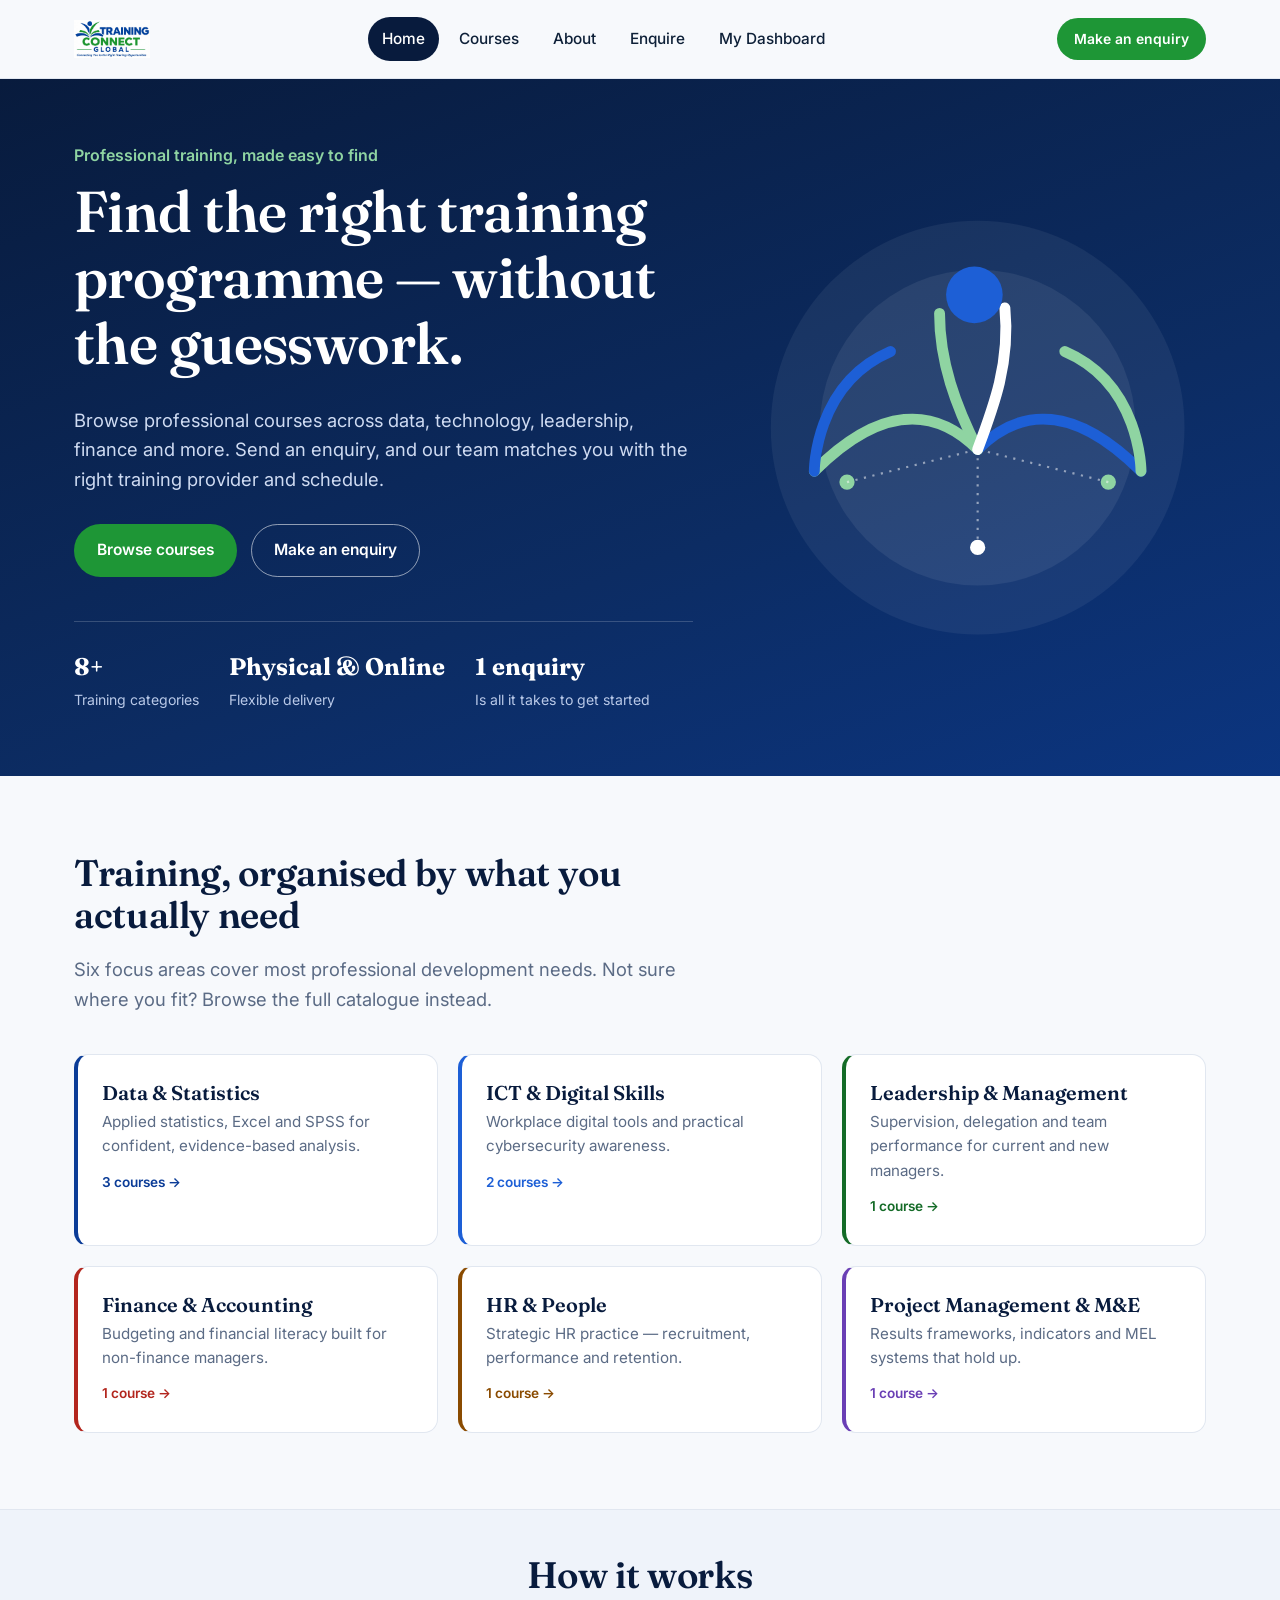
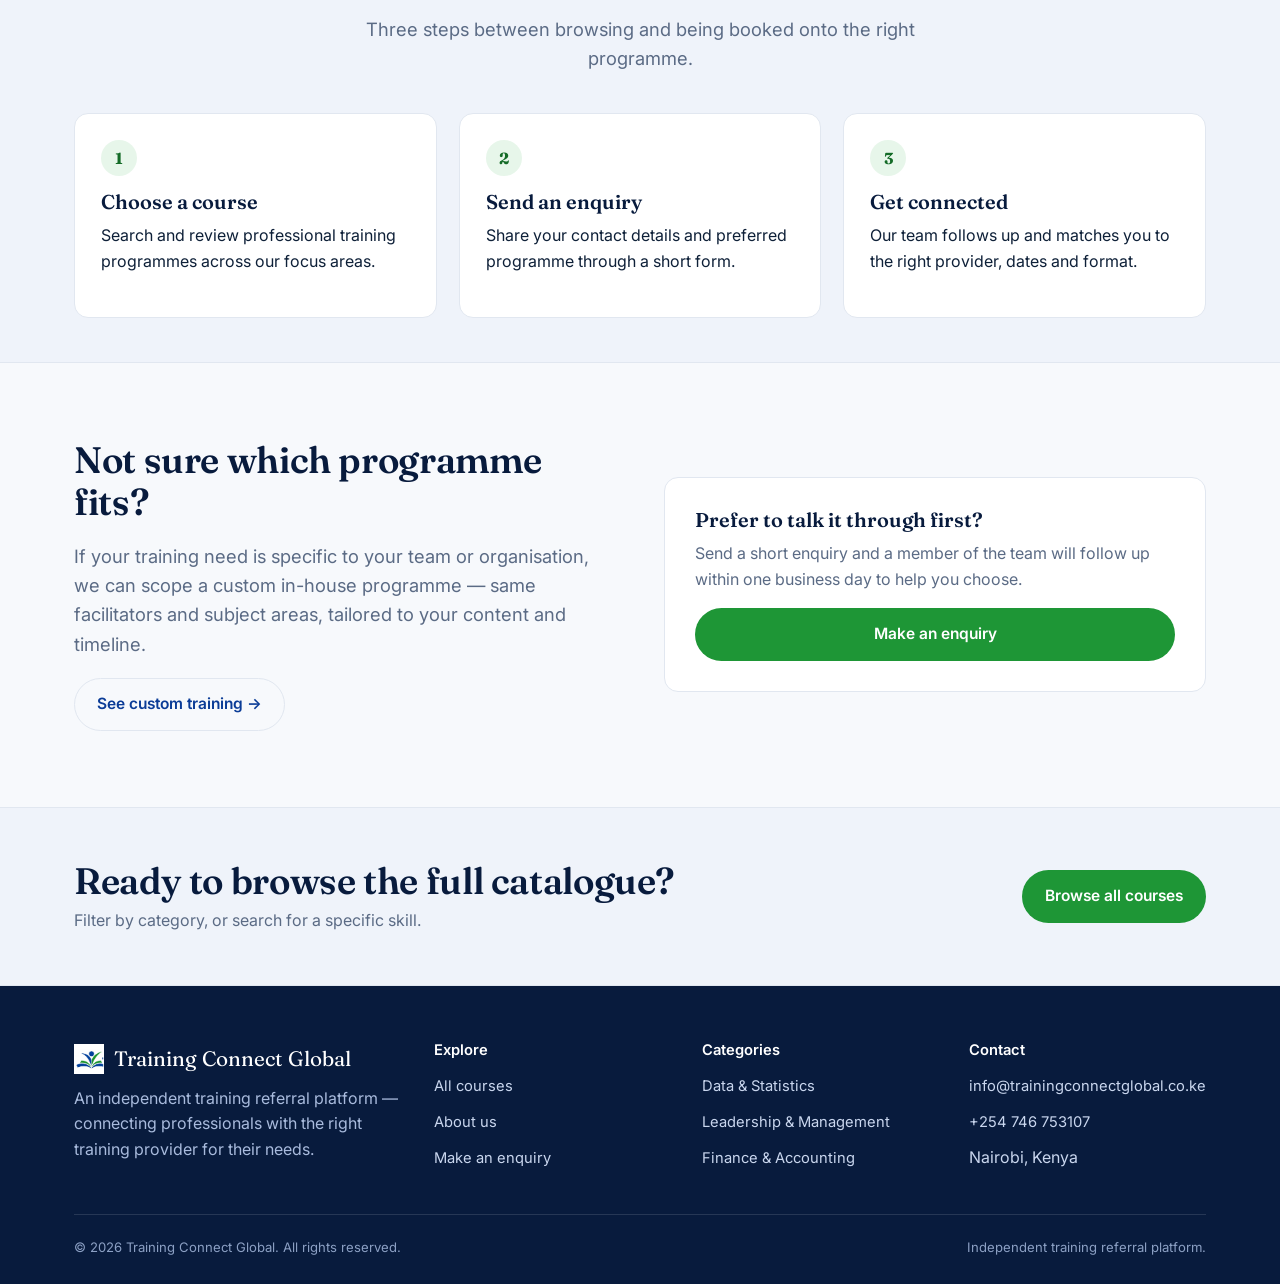
==== index.html @ 14807197 "Add files via upload" ====
<!doctype html>
<html lang="en">
<head>
<meta charset="utf-8">
<meta name="viewport" content="width=device-width,initial-scale=1">
<title>Training Connect Global — Connecting You to the Right Training Opportunities</title>
<meta name="description" content="Browse professional training programmes across data, ICT, leadership, finance, HR and more, and get connected with the right training provider.">
<link rel="icon" href="assets/favicon-32.png" sizes="32x32">
<link rel="apple-touch-icon" href="assets/favicon-192.png">
<link rel="preconnect" href="https://fonts.googleapis.com">
<link rel="preconnect" href="https://fonts.gstatic.com" crossorigin>
<link href="https://fonts.googleapis.com/css2?family=Fraunces:opsz,wght@9..144,500;9..144,600;9..144,700&family=Inter:wght@400;500;600;700&display=swap" rel="stylesheet">
<link rel="stylesheet" href="css/styles.css">
</head>
<body data-page="home">

<header class="site-header">
  <div class="wrap">
    <a class="brand" href="index.html"><img src="assets/logo.png" alt="Training Connect Global"></a>
    <nav class="main-nav">
      <a href="index.html" data-nav="home">Home</a>
      <a href="courses.html" data-nav="courses">Courses</a>
      <a href="about.html" data-nav="about">About</a>
      <a href="enquire.html" data-nav="enquire">Enquire</a>
      <a href="dashboard.html" data-nav="dashboard">My Dashboard</a>
    </nav>
    <div class="nav-actions">
      <button class="nav-toggle" aria-label="Toggle menu" aria-expanded="false"><span class="bar bar-top"></span><span class="bar bar-mid"></span><span class="bar bar-bottom"></span></button>
      <a class="btn btn-primary btn-sm" href="enquire.html">Make an enquiry</a>
    </div>
  </div>
</header>

<main>
  <section class="hero">
    <div class="wrap">
      <div class="hero-copy">
        <p class="hero-kicker">Professional training, made easy to find</p>
        <h1>Find the right training programme — without the guesswork.</h1>
        <p class="lede">Browse professional courses across data, technology, leadership, finance and more. Send an enquiry, and our team matches you with the right training provider and schedule.</p>
        <div class="hero-ctas">
          <a class="btn btn-primary" href="courses.html">Browse courses</a>
          <a class="btn btn-outline" href="enquire.html">Make an enquiry</a>
        </div>
        <div class="hero-stats">
          <div><b>8+</b><span>Training categories</span></div>
          <div><b>Physical &amp; Online</b><span>Flexible delivery</span></div>
          <div><b>1 enquiry</b><span>Is all it takes to get started</span></div>
        </div>
      </div>
      <div class="hero-figure" aria-hidden="true">
        <svg viewBox="0 0 420 420" xmlns="http://www.w3.org/2000/svg">
          <circle cx="210" cy="210" r="190" fill="#ffffff" opacity="0.06"/>
          <circle cx="210" cy="210" r="145" fill="#ffffff" opacity="0.07"/>
          <path d="M60 250 C 120 190, 170 190, 210 230" stroke="#8FD4A2" stroke-width="10" fill="none" stroke-linecap="round"/>
          <path d="M60 250 C 60 250, 60 170, 130 140" stroke="#1D5FD6" stroke-width="10" fill="none" stroke-linecap="round"/>
          <path d="M360 250 C 300 190, 250 190, 210 230" stroke="#1D5FD6" stroke-width="10" fill="none" stroke-linecap="round"/>
          <path d="M360 250 C 360 250, 360 170, 290 140" stroke="#8FD4A2" stroke-width="10" fill="none" stroke-linecap="round"/>
          <path d="M210 230 C 190 190, 175 150, 175 105" stroke="#8FD4A2" stroke-width="10" fill="none" stroke-linecap="round"/>
          <path d="M210 230 C 225 190, 240 150, 235 100" stroke="#ffffff" stroke-width="10" fill="none" stroke-linecap="round"/>
          <circle cx="207" cy="88" r="26" fill="#1D5FD6"/>
          <circle cx="90" cy="260" r="7" fill="#8FD4A2"/>
          <circle cx="330" cy="260" r="7" fill="#8FD4A2"/>
          <circle cx="210" cy="320" r="7" fill="#ffffff"/>
          <line x1="210" y1="230" x2="210" y2="320" stroke="#ffffff" stroke-width="2" opacity="0.5" stroke-dasharray="2 6"/>
          <line x1="90" y1="260" x2="210" y2="230" stroke="#ffffff" stroke-width="2" opacity="0.5" stroke-dasharray="2 6"/>
          <line x1="330" y1="260" x2="210" y2="230" stroke="#ffffff" stroke-width="2" opacity="0.5" stroke-dasharray="2 6"/>
        </svg>
      </div>
    </div>
  </section>

  <section class="section" id="categories">
    <div class="wrap">
      <div class="section-head">
        <h2>Training, organised by what you actually need</h2>
        <p class="lede">Six focus areas cover most professional development needs. Not sure where you fit? Browse the full catalogue instead.</p>
      </div>
      <div class="cat-grid">
        <a class="cat-card" style="--accent:#0B3C97" href="courses.html?cat=data">
          <h3>Data &amp; Statistics</h3>
          <p>Applied statistics, Excel and SPSS for confident, evidence-based analysis.</p>
          <span class="count">3 courses →</span>
        </a>
        <a class="cat-card" style="--accent:#1D5FD6" href="courses.html?cat=ict">
          <h3>ICT &amp; Digital Skills</h3>
          <p>Workplace digital tools and practical cybersecurity awareness.</p>
          <span class="count">2 courses →</span>
        </a>
        <a class="cat-card" style="--accent:#146B27" href="courses.html?cat=leadership">
          <h3>Leadership &amp; Management</h3>
          <p>Supervision, delegation and team performance for current and new managers.</p>
          <span class="count">1 course →</span>
        </a>
        <a class="cat-card" style="--accent:#B3261E" href="courses.html?cat=finance">
          <h3>Finance &amp; Accounting</h3>
          <p>Budgeting and financial literacy built for non-finance managers.</p>
          <span class="count">1 course →</span>
        </a>
        <a class="cat-card" style="--accent:#8A4B00" href="courses.html?cat=hr">
          <h3>HR &amp; People</h3>
          <p>Strategic HR practice — recruitment, performance and retention.</p>
          <span class="count">1 course →</span>
        </a>
        <a class="cat-card" style="--accent:#6A3FB5" href="courses.html?cat=projects">
          <h3>Project Management &amp; M&amp;E</h3>
          <p>Results frameworks, indicators and MEL systems that hold up.</p>
          <span class="count">1 course →</span>
        </a>
      </div>
    </div>
  </section>

  <section class="section section-tight" style="background:var(--paper-alt);border-top:1px solid var(--line);border-bottom:1px solid var(--line)">
    <div class="wrap">
      <div class="section-head center" style="margin-left:auto;margin-right:auto">
        <h2>How it works</h2>
        <p class="lede" style="margin-left:auto;margin-right:auto">Three steps between browsing and being booked onto the right programme.</p>
      </div>
      <div class="steps">
        <div class="step">
          <div class="num">1</div>
          <h3>Choose a course</h3>
          <p>Search and review professional training programmes across our focus areas.</p>
        </div>
        <div class="step">
          <div class="num">2</div>
          <h3>Send an enquiry</h3>
          <p>Share your contact details and preferred programme through a short form.</p>
        </div>
        <div class="step">
          <div class="num">3</div>
          <h3>Get connected</h3>
          <p>Our team follows up and matches you to the right provider, dates and format.</p>
        </div>
      </div>
    </div>
  </section>

  <section class="section">
    <div class="wrap two-col">
      <div>
        <h2>Not sure which programme fits?</h2>
        <p class="lede">If your training need is specific to your team or organisation, we can scope a custom in-house programme — same facilitators and subject areas, tailored to your content and timeline.</p>
        <a class="btn btn-line" href="courses.html?cat=custom">See custom training →</a>
      </div>
      <div class="panel">
        <h3>Prefer to talk it through first?</h3>
        <p class="muted">Send a short enquiry and a member of the team will follow up within one business day to help you choose.</p>
        <a class="btn btn-primary btn-block" href="enquire.html">Make an enquiry</a>
      </div>
    </div>
  </section>

  <section class="cta-band">
    <div class="wrap">
      <div>
        <h2>Ready to browse the full catalogue?</h2>
        <p class="muted" style="margin:0">Filter by category, or search for a specific skill.</p>
      </div>
      <a class="btn btn-primary" href="courses.html">Browse all courses</a>
    </div>
  </section>
</main>

<footer class="site-footer">
  <div class="wrap">
    <div class="foot-grid">
      <div>
        <div class="foot-brand"><img class="mark" src="assets/icon-square.png" alt=""> Training Connect Global</div>
        <p class="muted" style="color:#A9BBDD">An independent training referral platform — connecting professionals with the right training provider for their needs.</p>
      </div>
      <div>
        <h4>Explore</h4>
        <ul>
          <li><a href="courses.html">All courses</a></li>
          <li><a href="about.html">About us</a></li>
          <li><a href="enquire.html">Make an enquiry</a></li>
        </ul>
      </div>
      <div>
        <h4>Categories</h4>
        <ul>
          <li><a href="courses.html?cat=data">Data &amp; Statistics</a></li>
          <li><a href="courses.html?cat=leadership">Leadership &amp; Management</a></li>
          <li><a href="courses.html?cat=finance">Finance &amp; Accounting</a></li>
        </ul>
      </div>
      <div>
        <h4>Contact</h4>
        <ul>
          <li><a href="mailto:info@trainingconnectglobal.co.ke">info@trainingconnectglobal.co.ke</a></li>
          <li><a href="tel:+254746753107">+254 746 753107</a></li>
          <li>Nairobi, Kenya</li>
        </ul>
      </div>
    </div>
    <div class="foot-bottom">
      <span>© <span data-year></span> Training Connect Global. All rights reserved.</span>
      <span>Independent training referral platform.</span>
    </div>
  </div>
</footer>

<script src="js/courses-data.js"></script>
<script src="js/app.js"></script>
</body>
</html>
---- css/styles.css ----
/* ============================================================
   Training Connect Global — shared stylesheet
   Tokens
   ============================================================ */
:root{
  --ink:#0E2038;
  --navy:#081B3D;
  --navy-soft:#122A52;
  --blue:#0B3C97;
  --blue-bright:#1D5FD6;
  --green:#1E9636;
  --green-deep:#146B27;
  --green-tint:#E7F6EA;
  --blue-tint:#E9F0FC;
  --paper:#F7F9FC;
  --paper-alt:#EFF3FA;
  --card:#FFFFFF;
  --line:#E1E7F0;
  --muted:#5B6B85;
  --radius-s:8px;
  --radius-m:14px;
  --radius-l:26px;
  --shadow:0 1px 2px rgba(14,32,56,.04), 0 12px 32px -16px rgba(14,32,56,.18);
  --maxw:1180px;
  --serif:"Fraunces", Georgia, "Times New Roman", serif;
  --sans:"Inter", -apple-system, BlinkMacSystemFont, "Segoe UI", Arial, sans-serif;
}

*,*::before,*::after{box-sizing:border-box}
html{scroll-behavior:smooth}
body{
  margin:0;
  font-family:var(--sans);
  background:var(--paper);
  color:var(--ink);
  -webkit-font-smoothing:antialiased;
  line-height:1.6;
}
img{max-width:100%;display:block}
a{color:inherit}
h1,h2,h3,h4{font-family:var(--serif);font-weight:600;line-height:1.15;margin:0 0 .5em;color:var(--navy)}
h1{font-size:clamp(2.4rem,4.5vw,3.6rem);letter-spacing:-.01em}
h2{font-size:clamp(1.7rem,3vw,2.3rem);letter-spacing:-.01em}
h3{font-size:1.25rem}
p{margin:0 0 1em;color:var(--ink)}
.lede{font-size:1.15rem;color:var(--muted);max-width:60ch}
.muted{color:var(--muted)}
ul{padding-left:1.2em}
:focus-visible{outline:3px solid var(--green);outline-offset:2px}
@media (prefers-reduced-motion: reduce){
  html{scroll-behavior:auto}
  *{animation-duration:.001ms !important;transition-duration:.001ms !important}
}

.wrap{max-width:var(--maxw);margin:0 auto;padding:0 24px}
.section{padding:76px 0}
.section-tight{padding:44px 0}
@media(max-width:720px){.section{padding:52px 0}}

/* ---------- Buttons ---------- */
.btn{
  display:inline-flex;align-items:center;gap:8px;
  font-family:var(--sans);font-weight:600;font-size:.97rem;
  padding:13px 22px;border-radius:999px;border:1.5px solid transparent;
  cursor:pointer;text-decoration:none;transition:transform .15s ease, box-shadow .15s ease, background-color .15s ease;
  white-space:nowrap;
}
.btn:active{transform:translateY(1px)}
.btn-primary{background:var(--green);color:#fff}
.btn-primary:hover{background:var(--green-deep)}
.btn-outline{background:transparent;color:#fff;border-color:rgba(255,255,255,.55)}
.btn-outline:hover{background:rgba(255,255,255,.12)}
.btn-line{background:transparent;color:var(--blue);border-color:var(--line)}
.btn-line:hover{border-color:var(--blue);background:var(--blue-tint)}
.btn-sm{padding:9px 16px;font-size:.87rem}
.btn-block{width:100%;justify-content:center}

/* ---------- Header / Nav ---------- */
.site-header{
  position:sticky;top:0;z-index:40;
  border-bottom:1px solid var(--line);
}
/* backdrop-filter lives on a pseudo-element, not the header itself, so it
   never becomes a containing block for the fixed mobile nav panel below */
.site-header::before{
  content:"";position:absolute;inset:0;z-index:-1;
  background:rgba(247,249,252,.92);
  backdrop-filter:saturate(180%) blur(10px);
}
.site-header .wrap{display:flex;align-items:center;justify-content:space-between;gap:20px;height:78px}
.brand{display:flex;align-items:center;gap:10px;text-decoration:none}
.brand img{height:38px;width:auto}
.main-nav{display:flex;align-items:center;gap:6px}
.main-nav a{
  padding:10px 14px;border-radius:999px;text-decoration:none;color:var(--ink);
  font-weight:500;font-size:.96rem;transition:background-color .15s ease, color .15s ease;
}
.main-nav a:hover{background:var(--blue-tint);color:var(--blue)}
.main-nav a.is-active{background:var(--navy);color:#fff}
.nav-actions{display:flex;align-items:center;gap:10px}
.nav-toggle{
  display:none;border:1px solid var(--line);background:#fff;border-radius:10px;
  width:42px;height:42px;cursor:pointer;position:relative;
}
.nav-toggle .bar{
  position:absolute;left:11px;right:11px;height:2px;background:var(--navy);border-radius:2px;
  transition:transform .2s ease, opacity .2s ease;
}
.nav-toggle .bar-top{top:14px}
.nav-toggle .bar-mid{top:20px}
.nav-toggle .bar-bottom{top:26px}
.site-header.nav-open .nav-toggle .bar-top{transform:translateY(6px) rotate(45deg)}
.site-header.nav-open .nav-toggle .bar-mid{opacity:0}
.site-header.nav-open .nav-toggle .bar-bottom{transform:translateY(-6px) rotate(-45deg)}

@media(max-width:860px){
  .nav-toggle{display:block}
  .main-nav{
    position:fixed;top:78px;right:0;bottom:0;left:0;height:calc(100vh - 78px);
    background:var(--paper);overflow-y:auto;
    flex-direction:column;align-items:stretch;padding:14px 20px;gap:2px;
    transform:translateY(-8px);opacity:0;pointer-events:none;transition:opacity .18s ease, transform .18s ease;
    border-top:1px solid var(--line);
  }
  .main-nav a{padding:14px 12px;font-size:1.05rem}
  .site-header.nav-open .main-nav{transform:translateY(0);opacity:1;pointer-events:auto}
  .nav-actions .btn{display:none}
  .site-header.nav-open .nav-actions .btn{display:inline-flex;margin-top:8px}
  .site-header.nav-open .nav-actions{flex-direction:column;align-items:stretch;position:fixed;left:20px;right:20px;bottom:20px}
}

/* ---------- Hero ---------- */
.hero{background:linear-gradient(160deg,var(--navy) 0%, #0C2C63 62%, var(--blue) 130%);color:#fff;overflow:hidden;position:relative}
.hero .wrap{display:grid;grid-template-columns:1.15fr .85fr;gap:56px;align-items:center;padding-top:64px;padding-bottom:64px}
.hero-copy p.lede{color:#CFDBF2}
.hero h1{color:#fff}
.hero-kicker{color:#8FD4A2;font-weight:600;font-size:1rem;margin:0 0 10px}
.hero-ctas{display:flex;gap:14px;margin-top:30px;flex-wrap:wrap}
.hero-figure{position:relative}
.hero-figure svg{width:100%;height:auto;display:block}
.hero-stats{display:flex;gap:0;margin-top:44px;border-top:1px solid rgba(255,255,255,.18);padding-top:26px;flex-wrap:wrap;gap:30px}
.hero-stats div b{display:block;font-family:var(--serif);font-size:1.5rem}
.hero-stats div span{color:#B9C9E8;font-size:.88rem}
@media(max-width:860px){
  .hero .wrap{grid-template-columns:1fr;padding-top:40px;padding-bottom:44px}
  .hero-figure{order:-1;max-width:280px;margin:0 auto}
}

/* ---------- Section headers ---------- */
.section-head{max-width:640px;margin-bottom:40px}
.section-head.center{margin-left:auto;margin-right:auto;text-align:center}

/* ---------- Category / course cards ---------- */
.cat-grid{display:grid;grid-template-columns:repeat(3,1fr);gap:20px}
.cat-card{
  background:var(--card);border:1px solid var(--line);border-radius:var(--radius-m);
  padding:26px 24px;text-decoration:none;display:block;
  border-left:4px solid var(--accent, var(--blue));
  transition:box-shadow .18s ease, transform .18s ease;
}
.cat-card:hover{box-shadow:var(--shadow);transform:translateY(-2px)}
.cat-card h3{margin-bottom:6px}
.cat-card p{color:var(--muted);margin-bottom:10px;font-size:.95rem}
.cat-card .count{font-size:.85rem;color:var(--accent,var(--blue));font-weight:600}

.course-grid{display:grid;grid-template-columns:repeat(3,1fr);gap:22px}
.course-card{
  background:var(--card);border:1px solid var(--line);border-radius:var(--radius-m);
  overflow:hidden;display:flex;flex-direction:column;
}
.course-card .bar{height:5px;background:var(--accent,var(--blue))}
.course-card .body{padding:24px;display:flex;flex-direction:column;gap:10px;flex:1}
.course-card .cat-label{font-size:.82rem;font-weight:600;color:var(--accent,var(--blue))}
.course-card h3{margin:0;font-size:1.15rem}
.course-card p{color:var(--muted);font-size:.94rem;margin:0;flex:1}
.course-meta{display:flex;gap:14px;font-size:.84rem;color:var(--muted);flex-wrap:wrap}
.course-meta span{display:flex;align-items:center;gap:6px}
.course-card .row{display:flex;gap:10px;margin-top:6px;flex-wrap:wrap}

@media(max-width:900px){.cat-grid,.course-grid{grid-template-columns:repeat(2,1fr)}}
@media(max-width:600px){.cat-grid,.course-grid{grid-template-columns:1fr}}

/* ---------- Filter bar ---------- */
.filter-bar{display:flex;flex-wrap:wrap;gap:10px;margin-bottom:34px}
.chip{
  border:1.5px solid var(--line);background:#fff;border-radius:999px;padding:9px 16px;
  font-size:.9rem;font-weight:500;cursor:pointer;color:var(--ink);
}
.chip.is-active{background:var(--navy);border-color:var(--navy);color:#fff}
.search-row{display:flex;gap:12px;margin-bottom:26px;flex-wrap:wrap}
.search-row input[type="search"]{flex:1;min-width:220px}
.empty-state{
  border:1.5px dashed var(--line);border-radius:var(--radius-m);padding:48px 24px;text-align:center;color:var(--muted);
}
.empty-state h3{color:var(--ink)}

/* ---------- Steps ---------- */
.steps{display:grid;grid-template-columns:repeat(3,1fr);gap:22px}
.step{background:var(--card);border:1px solid var(--line);border-radius:var(--radius-m);padding:26px}
.step .num{
  width:36px;height:36px;border-radius:50%;background:var(--green-tint);color:var(--green-deep);
  display:grid;place-items:center;font-weight:700;font-family:var(--serif);margin-bottom:14px;
}
@media(max-width:860px){.steps{grid-template-columns:1fr}}

/* ---------- CTA band ---------- */
.cta-band{background:var(--paper-alt);border-top:1px solid var(--line);border-bottom:1px solid var(--line)}
.cta-band .wrap{display:flex;align-items:center;justify-content:space-between;gap:30px;flex-wrap:wrap;padding-top:52px;padding-bottom:52px}
.cta-band h2{margin-bottom:6px}

/* ---------- Panels / forms ---------- */
.panel{background:var(--card);border:1px solid var(--line);border-radius:var(--radius-m);padding:30px}
.field{margin-bottom:18px}
.field label{display:block;font-weight:600;font-size:.9rem;margin-bottom:6px}
.field .hint{font-size:.82rem;color:var(--muted);margin-top:4px}
input[type="text"],input[type="email"],input[type="tel"],input[type="search"],select,textarea{
  width:100%;padding:13px 14px;border:1.5px solid var(--line);border-radius:var(--radius-s);
  font-family:var(--sans);font-size:.98rem;background:#fff;color:var(--ink);
}
textarea{min-height:130px;resize:vertical}
input:focus,select:focus,textarea:focus{border-color:var(--blue-bright);outline:none;box-shadow:0 0 0 3px var(--blue-tint)}
.radio-row{display:flex;gap:18px;flex-wrap:wrap}
.radio-row label{display:flex;align-items:center;gap:8px;font-weight:500;font-size:.95rem}
.form-grid{display:grid;grid-template-columns:1fr 1fr;gap:0 18px}
@media(max-width:640px){.form-grid{grid-template-columns:1fr}}
.form-success{
  display:none;text-align:center;padding:46px 20px;
}
.form-success.is-visible{display:block}
.form-success .mark{
  width:56px;height:56px;border-radius:50%;background:var(--green-tint);color:var(--green-deep);
  display:grid;place-items:center;margin:0 auto 18px;font-size:1.5rem;
}
.error-text{color:#B3261E;font-size:.84rem;margin-top:6px;display:none}
.field.has-error input,.field.has-error select,.field.has-error textarea{border-color:#B3261E}
.field.has-error .error-text{display:block}
.form-alert{background:#FDEDEC;border:1px solid #F3C6C2;color:#8B2119;padding:12px 14px;border-radius:var(--radius-s);font-size:.88rem;margin-top:16px;text-align:center}

/* ---------- Course detail ---------- */
.detail-head{display:grid;grid-template-columns:1fr 320px;gap:40px;align-items:start}
.detail-side{position:sticky;top:100px}
.detail-side .price-tag{font-family:var(--serif);font-size:1.4rem;color:var(--navy);margin-bottom:2px}
.meta-list{list-style:none;padding:0;margin:18px 0;display:flex;flex-direction:column;gap:12px}
.meta-list li{display:flex;justify-content:space-between;font-size:.92rem;border-bottom:1px dashed var(--line);padding-bottom:10px}
.meta-list li b{color:var(--navy)}
.breadcrumb{font-size:.88rem;color:var(--muted);margin-bottom:22px}
.breadcrumb a{color:var(--blue);text-decoration:none}
.pill{display:inline-block;background:var(--blue-tint);color:var(--blue);border-radius:999px;padding:5px 13px;font-size:.82rem;font-weight:600;margin-bottom:16px}
.curriculum li{margin-bottom:8px}
@media(max-width:900px){.detail-head{grid-template-columns:1fr}.detail-side{position:static}}

/* ---------- Dashboards ---------- */
.dash-head{display:flex;justify-content:space-between;align-items:flex-end;gap:20px;margin-bottom:28px;flex-wrap:wrap}
.notice{background:var(--blue-tint);border:1px solid #CFE0FA;color:var(--navy);padding:14px 18px;border-radius:var(--radius-s);margin-bottom:26px;font-size:.9rem}
.stat-row{display:grid;grid-template-columns:repeat(4,1fr);gap:16px;margin-bottom:24px}
.stat{background:var(--card);border:1px solid var(--line);border-radius:var(--radius-m);padding:20px}
.stat b{display:block;font-family:var(--serif);font-size:1.9rem;color:var(--navy)}
.stat span{color:var(--muted);font-size:.85rem}
.dash-grid{display:grid;grid-template-columns:1.5fr 1fr;gap:20px}
@media(max-width:900px){.stat-row{grid-template-columns:repeat(2,1fr)}.dash-grid{grid-template-columns:1fr}}
table{width:100%;border-collapse:collapse}
th,td{text-align:left;padding:13px 10px;border-bottom:1px solid var(--line);font-size:.88rem}
th{color:var(--muted);font-weight:600}
.badge{padding:5px 11px;border-radius:999px;font-size:.78rem;font-weight:600}
.badge-green{background:var(--green-tint);color:var(--green-deep)}
.badge-amber{background:#FFF3DA;color:#9C6A00}
.badge-blue{background:var(--blue-tint);color:var(--blue)}
.bar-track{height:8px;background:var(--paper-alt);border-radius:99px;overflow:hidden;margin:8px 0 16px}
.bar-fill{display:block;height:100%;background:var(--blue-bright);border-radius:99px}
.module-grid{display:grid;grid-template-columns:repeat(3,1fr);gap:18px;margin-top:10px}
.module-grid div{padding:6px 0}
@media(max-width:760px){.module-grid{grid-template-columns:1fr 1fr}}
@media(max-width:520px){.module-grid{grid-template-columns:1fr}}

/* ---------- Footer ---------- */
.site-footer{background:var(--navy);color:#C9D6EE;padding:56px 0 26px}
.foot-grid{display:grid;grid-template-columns:1.4fr 1fr 1fr 1fr;gap:36px;padding-bottom:36px;border-bottom:1px solid rgba(255,255,255,.12)}
.foot-brand{font-family:var(--serif);font-size:1.3rem;color:#fff;margin-bottom:10px;display:flex;align-items:center;gap:10px}
.foot-brand .mark{width:30px;height:30px}
.site-footer h4{color:#fff;font-family:var(--sans);font-weight:600;font-size:.92rem;margin-bottom:14px}
.site-footer ul{list-style:none;padding:0;margin:0;display:flex;flex-direction:column;gap:10px}
.site-footer a{color:#C9D6EE;text-decoration:none;font-size:.92rem}
.site-footer a:hover{color:#fff}
.foot-bottom{display:flex;justify-content:space-between;padding-top:22px;font-size:.82rem;color:#8CA0C4;flex-wrap:wrap;gap:10px}
@media(max-width:760px){.foot-grid{grid-template-columns:1fr 1fr}}
@media(max-width:480px){.foot-grid{grid-template-columns:1fr}}

/* ---------- Misc ---------- */
.divider{height:1px;background:var(--line);border:0;margin:0}
.two-col{display:grid;grid-template-columns:1fr 1fr;gap:48px;align-items:center}
@media(max-width:860px){.two-col{grid-template-columns:1fr}}
.tag-list{display:flex;flex-wrap:wrap;gap:10px}
.small-note{font-size:.85rem;color:var(--muted)}
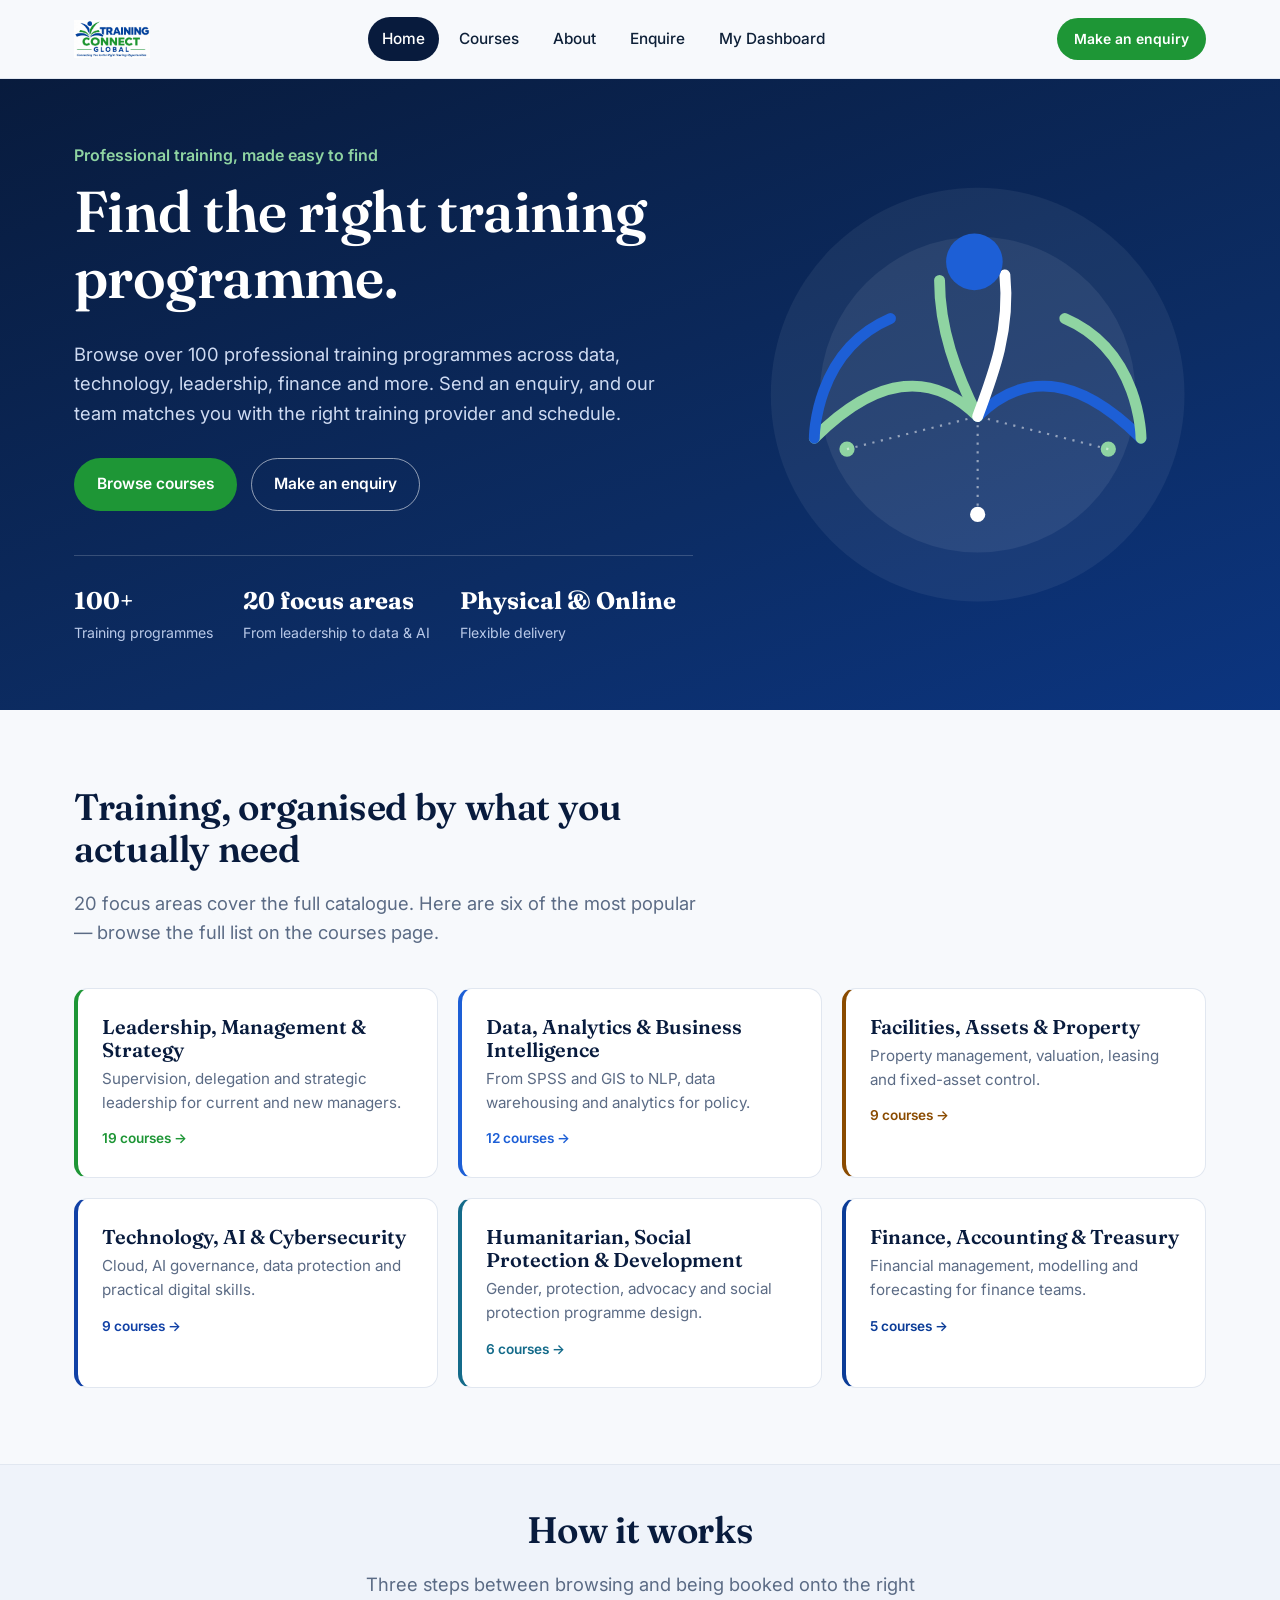
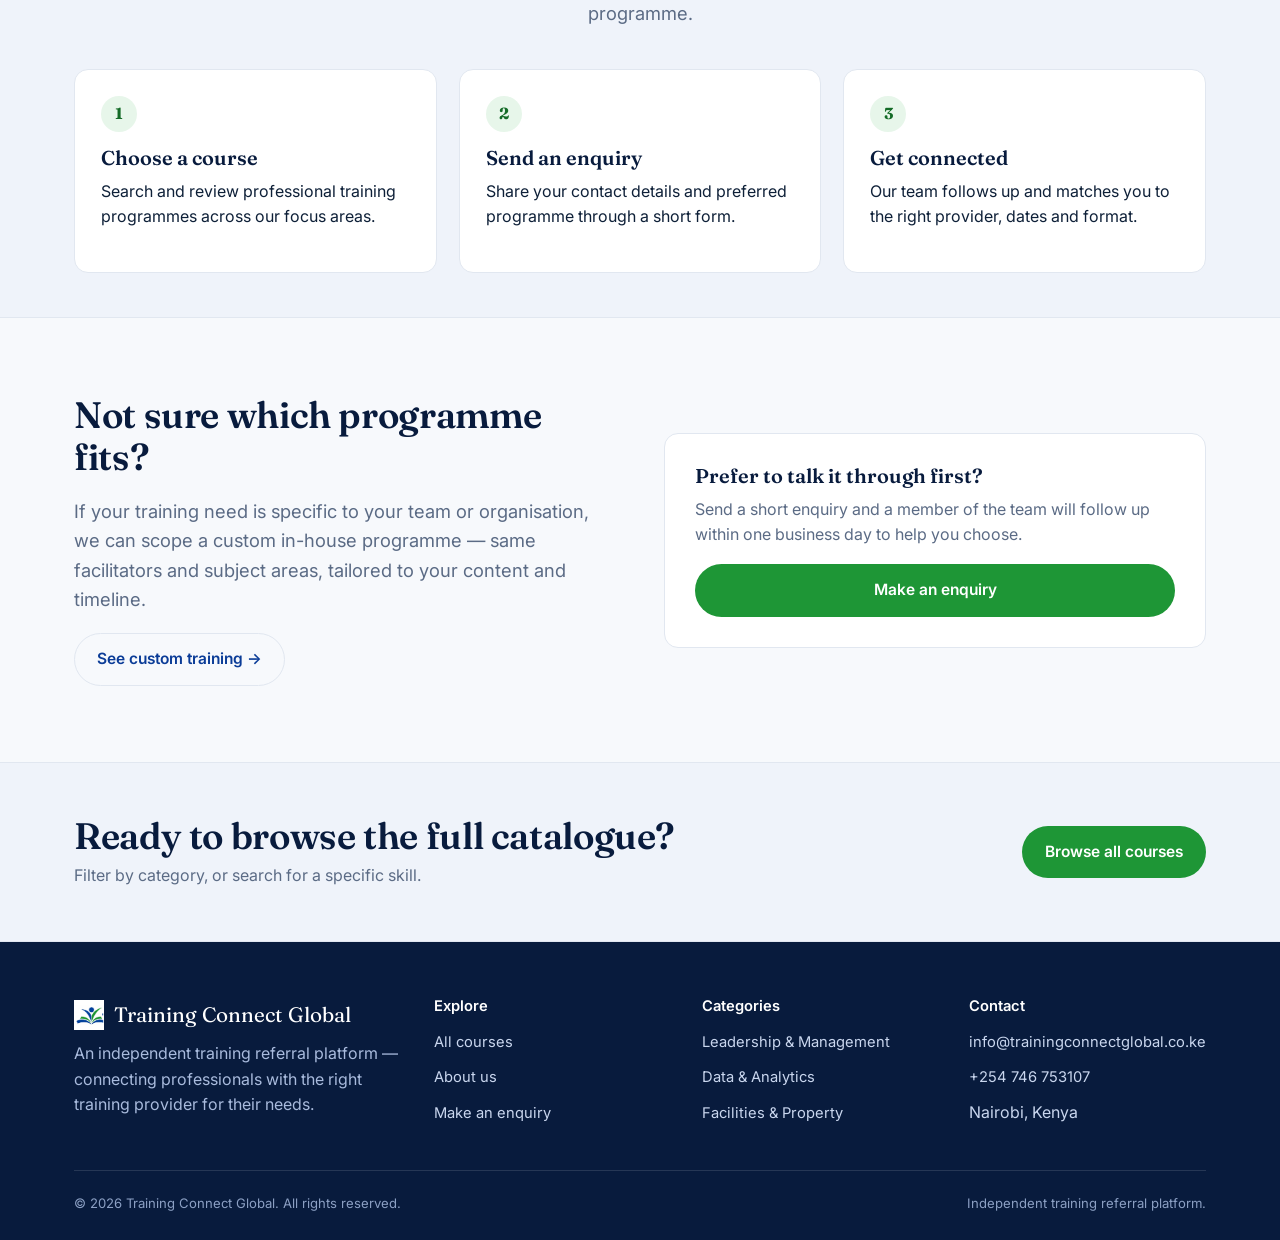
==== commit d506c9d3: "Add files via upload" ====
--- a/index.html
+++ b/index.html
@@ -36,16 +36,16 @@
     <div class="wrap">
       <div class="hero-copy">
         <p class="hero-kicker">Professional training, made easy to find</p>
-        <h1>Find the right training programme — without the guesswork.</h1>
-        <p class="lede">Browse professional courses across data, technology, leadership, finance and more. Send an enquiry, and our team matches you with the right training provider and schedule.</p>
+        <h1>Find the right training programme.</h1>
+        <p class="lede">Browse over 100 professional training programmes across data, technology, leadership, finance and more. Send an enquiry, and our team matches you with the right training provider and schedule.</p>
         <div class="hero-ctas">
           <a class="btn btn-primary" href="courses.html">Browse courses</a>
           <a class="btn btn-outline" href="enquire.html">Make an enquiry</a>
         </div>
         <div class="hero-stats">
-          <div><b>8+</b><span>Training categories</span></div>
+          <div><b>100+</b><span>Training programmes</span></div>
+          <div><b>20 focus areas</b><span>From leadership to data &amp; AI</span></div>
           <div><b>Physical &amp; Online</b><span>Flexible delivery</span></div>
-          <div><b>1 enquiry</b><span>Is all it takes to get started</span></div>
         </div>
       </div>
       <div class="hero-figure" aria-hidden="true">
@@ -74,38 +74,38 @@
     <div class="wrap">
       <div class="section-head">
         <h2>Training, organised by what you actually need</h2>
-        <p class="lede">Six focus areas cover most professional development needs. Not sure where you fit? Browse the full catalogue instead.</p>
+        <p class="lede">20 focus areas cover the full catalogue. Here are six of the most popular — browse the full list on the courses page.</p>
       </div>
       <div class="cat-grid">
-        <a class="cat-card" style="--accent:#0B3C97" href="courses.html?cat=data">
-          <h3>Data &amp; Statistics</h3>
-          <p>Applied statistics, Excel and SPSS for confident, evidence-based analysis.</p>
-          <span class="count">3 courses →</span>
-        </a>
-        <a class="cat-card" style="--accent:#1D5FD6" href="courses.html?cat=ict">
-          <h3>ICT &amp; Digital Skills</h3>
-          <p>Workplace digital tools and practical cybersecurity awareness.</p>
-          <span class="count">2 courses →</span>
-        </a>
-        <a class="cat-card" style="--accent:#146B27" href="courses.html?cat=leadership">
-          <h3>Leadership &amp; Management</h3>
-          <p>Supervision, delegation and team performance for current and new managers.</p>
-          <span class="count">1 course →</span>
-        </a>
-        <a class="cat-card" style="--accent:#B3261E" href="courses.html?cat=finance">
-          <h3>Finance &amp; Accounting</h3>
-          <p>Budgeting and financial literacy built for non-finance managers.</p>
-          <span class="count">1 course →</span>
-        </a>
-        <a class="cat-card" style="--accent:#8A4B00" href="courses.html?cat=hr">
-          <h3>HR &amp; People</h3>
-          <p>Strategic HR practice — recruitment, performance and retention.</p>
-          <span class="count">1 course →</span>
-        </a>
-        <a class="cat-card" style="--accent:#6A3FB5" href="courses.html?cat=projects">
-          <h3>Project Management &amp; M&amp;E</h3>
-          <p>Results frameworks, indicators and MEL systems that hold up.</p>
-          <span class="count">1 course →</span>
+        <a class="cat-card" style="--accent:#1E9636" href="courses.html?cat=leadership-management-strategy">
+          <h3>Leadership, Management &amp; Strategy</h3>
+          <p>Supervision, delegation and strategic leadership for current and new managers.</p>
+          <span class="count">19 courses →</span>
+        </a>
+        <a class="cat-card" style="--accent:#1D5FD6" href="courses.html?cat=data-analytics-business-intelligence">
+          <h3>Data, Analytics &amp; Business Intelligence</h3>
+          <p>From SPSS and GIS to NLP, data warehousing and analytics for policy.</p>
+          <span class="count">12 courses →</span>
+        </a>
+        <a class="cat-card" style="--accent:#8A4B00" href="courses.html?cat=facilities-assets-property">
+          <h3>Facilities, Assets &amp; Property</h3>
+          <p>Property management, valuation, leasing and fixed-asset control.</p>
+          <span class="count">9 courses →</span>
+        </a>
+        <a class="cat-card" style="--accent:#1141A6" href="courses.html?cat=technology-ai-cybersecurity">
+          <h3>Technology, AI &amp; Cybersecurity</h3>
+          <p>Cloud, AI governance, data protection and practical digital skills.</p>
+          <span class="count">9 courses →</span>
+        </a>
+        <a class="cat-card" style="--accent:#146B8A" href="courses.html?cat=humanitarian-social-protection">
+          <h3>Humanitarian, Social Protection &amp; Development</h3>
+          <p>Gender, protection, advocacy and social protection programme design.</p>
+          <span class="count">6 courses →</span>
+        </a>
+        <a class="cat-card" style="--accent:#0B3C97" href="courses.html?cat=finance-accounting-treasury">
+          <h3>Finance, Accounting &amp; Treasury</h3>
+          <p>Financial management, modelling and forecasting for finance teams.</p>
+          <span class="count">5 courses →</span>
         </a>
       </div>
     </div>
@@ -181,9 +181,9 @@
       <div>
         <h4>Categories</h4>
         <ul>
-          <li><a href="courses.html?cat=data">Data &amp; Statistics</a></li>
-          <li><a href="courses.html?cat=leadership">Leadership &amp; Management</a></li>
-          <li><a href="courses.html?cat=finance">Finance &amp; Accounting</a></li>
+          <li><a href="courses.html?cat=leadership-management-strategy">Leadership &amp; Management</a></li>
+          <li><a href="courses.html?cat=data-analytics-business-intelligence">Data &amp; Analytics</a></li>
+          <li><a href="courses.html?cat=facilities-assets-property">Facilities &amp; Property</a></li>
         </ul>
       </div>
       <div>
